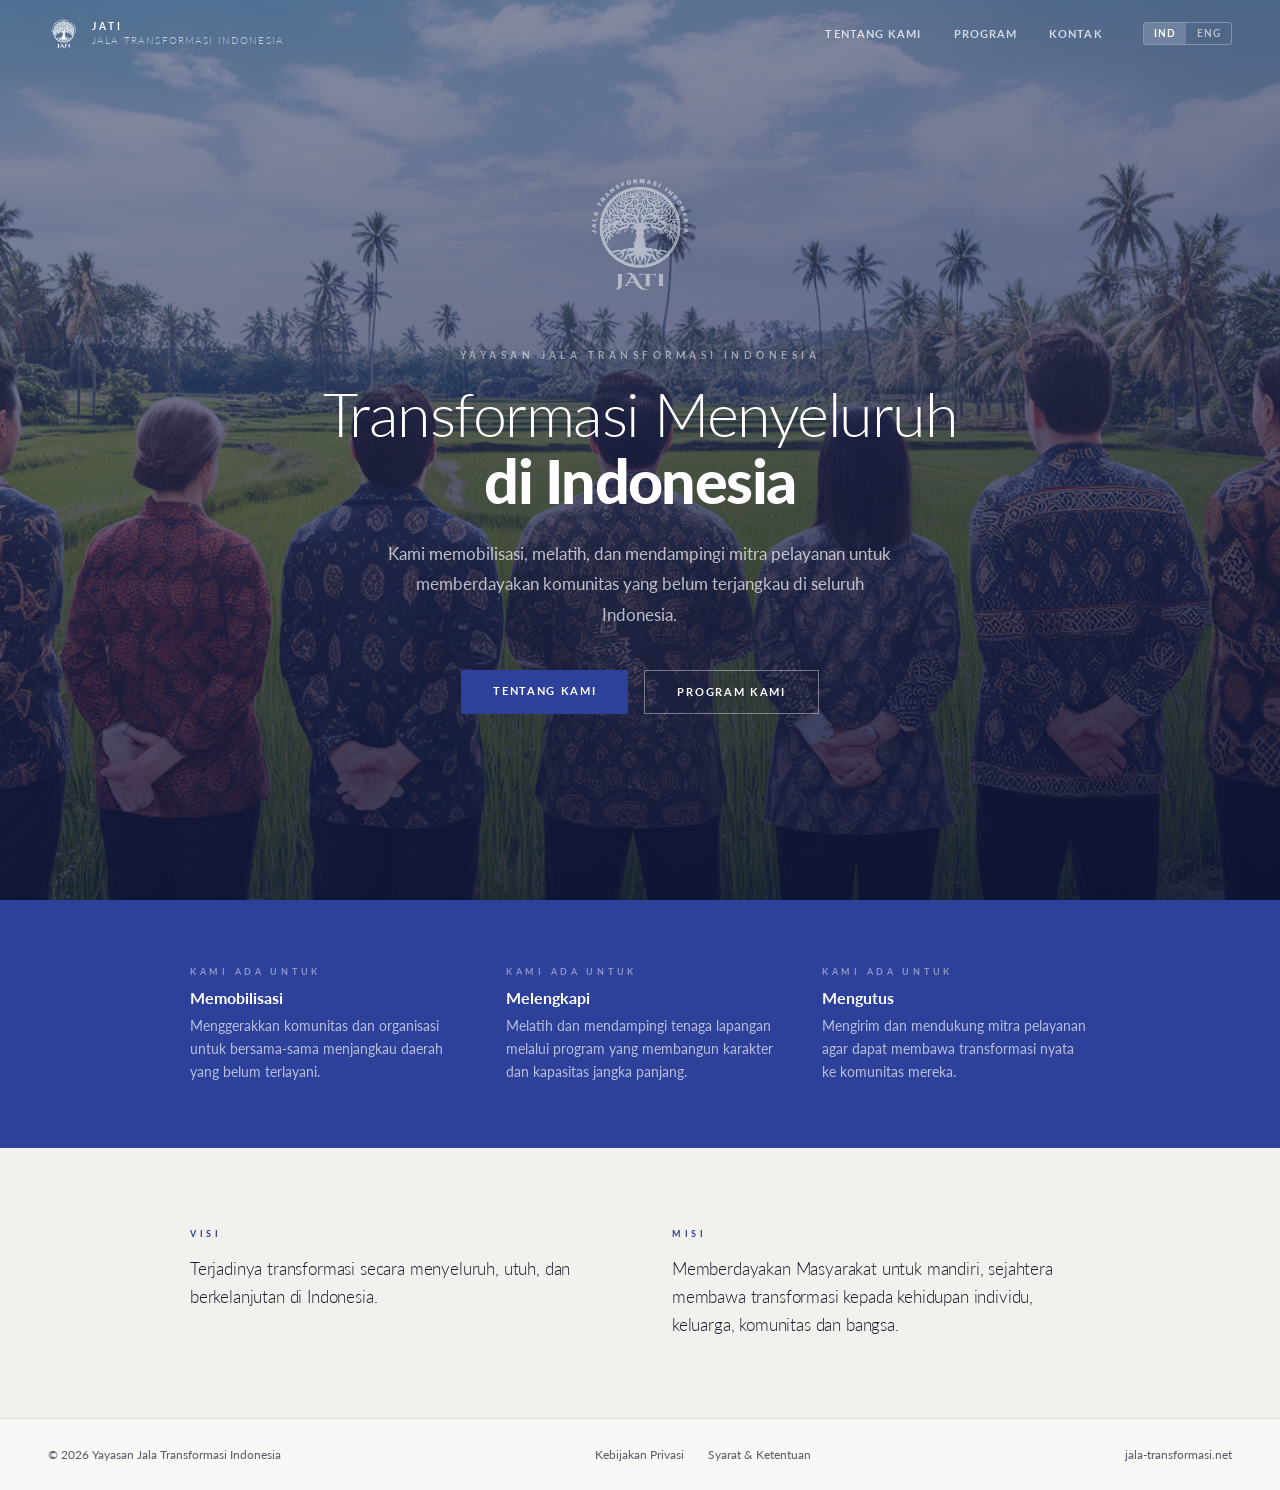
==== index.html @ 45cac18b "Full-height inner heroes; white semi-transparent logo on landing Co-Authored-By: Claude Sonnet 4.6 <" ====
<!DOCTYPE html>
<html lang="id">
<head>
  <meta charset="UTF-8">
  <meta name="viewport" content="width=device-width, initial-scale=1.0">
  <title>JATI — Jala Transformasi Indonesia</title>
  <meta name="description" content="Yayasan Jala Transformasi Indonesia (JATI) — holistic transformation across Indonesia through training, mentoring and local capacity building.">
  <link rel="preconnect" href="https://fonts.googleapis.com">
  <link href="https://fonts.googleapis.com/css2?family=Lato:wght@300;400;700;900&display=swap" rel="stylesheet">
  <link rel="stylesheet" href="shared.css">
  <style>
    /* ── HERO ── */
    .hero {
      min-height: 100vh; position: relative;
      display: flex; flex-direction: column;
      align-items: center; justify-content: center;
      text-align: center;
      padding: 3rem 3rem 5rem;
      background: url('assets/team_backs_v3.jpg') center 30% / cover no-repeat;
    }
    .hero-overlay {
      position: absolute; inset: 0;
      background: linear-gradient(
        170deg,
        rgba(14,22,72,0.40) 0%,
        rgba(14,22,72,0.55) 40%,
        rgba(10,16,52,0.85) 100%
      );
    }
    .hero-content { position: relative; z-index: 1; max-width: 720px; }

    .hero-logo {
      width: 160px; height: 160px; object-fit: contain;
      margin-bottom: 2rem; filter: brightness(0) invert(1); opacity: 0.5;
    }

    .hero-eyebrow {
      font-size: 0.62rem; font-weight: 700; letter-spacing: 0.45em;
      text-transform: uppercase; color: rgba(255,255,255,0.5);
      margin-bottom: 1.25rem;
    }
    .hero h1 {
      font-size: clamp(2.2rem, 5vw, 3.8rem);
      font-weight: 300; line-height: 1.1; letter-spacing: -0.025em;
      color: #fff; margin-bottom: 1.5rem;
    }
    .hero h1 strong { font-weight: 900; display: block; }
    .hero-lead {
      font-size: 1.05rem; line-height: 1.8;
      color: rgba(255,255,255,0.70); max-width: 520px;
      margin: 0 auto 2.5rem;
    }
    .hero-cta { display: flex; gap: 1rem; flex-wrap: wrap; justify-content: center; }

    /* ── INTRO STRIP ── */
    .intro {
      padding: 4rem 3rem;
      background: var(--blue);
    }
    .intro-inner {
      max-width: 900px; margin: 0 auto;
      display: grid; grid-template-columns: 1fr 1fr 1fr;
      gap: 3rem;
    }
    .intro-item {}
    .intro-item .num {
      font-size: 0.58rem; font-weight: 700; letter-spacing: 0.4em;
      text-transform: uppercase; color: rgba(255,255,255,0.45);
      margin-bottom: 0.5rem;
    }
    .intro-item h3 {
      font-size: 1rem; font-weight: 700; color: #fff;
      margin-bottom: 0.5rem;
    }
    .intro-item p {
      font-size: 0.85rem; line-height: 1.7;
      color: rgba(255,255,255,0.65);
    }

    /* ── VISION/MISSION ── */
    .vision-section {
      padding: 5rem 3rem;
      background: var(--off);
    }
    .vision-inner {
      max-width: 900px; margin: 0 auto;
      display: grid; grid-template-columns: 1fr 1fr;
      gap: 4rem;
    }
    .vm-block {}
    .vm-label {
      font-size: 0.58rem; font-weight: 700; letter-spacing: 0.4em;
      text-transform: uppercase; color: var(--blue);
      margin-bottom: 1rem;
    }
    .vm-block blockquote {
      font-size: 1.05rem; font-weight: 300; line-height: 1.65;
      color: var(--text); letter-spacing: -0.01em;
    }

    /* ── CTA SECTION ── */
    .cta-section {
      padding: 5rem 3rem; text-align: center;
    }
    .cta-inner { max-width: 560px; margin: 0 auto; }
    .cta-section h2 { max-width: none; margin: 0 auto 1rem; }
    .cta-section p { font-size: 0.95rem; line-height: 1.75; color: var(--gray); margin-bottom: 2rem; }
    .cta-btns { display: flex; gap: 1rem; justify-content: center; flex-wrap: wrap; }

    @media (max-width: 768px) {
      .hero { padding: 2rem 1.5rem 4rem; }
      .hero-logo { width: 90px; height: 90px; }
      .intro { padding: 3rem 1.5rem; }
      .intro-inner { grid-template-columns: 1fr; gap: 2rem; }
      .vision-section { padding: 3.5rem 1.5rem; }
      .vision-inner { grid-template-columns: 1fr; gap: 2.5rem; }
      .cta-section { padding: 3.5rem 1.5rem; }
    }
  </style>
</head>
<body class="lang-id">

<!-- NAV -->
<nav id="nav">
  <a href="index.html" class="nav-logo">
    <img src="assets/logo.png" alt="JATI">
    <div class="nav-logo-text">JATI <span>Jala Transformasi Indonesia</span></div>
  </a>
  <div class="nav-right">
    <ul class="nav-links">
      <li><a href="about.html"    data-lang="id">Tentang Kami</a><a href="about.html"    data-lang="en">About</a></li>
      <li><a href="programs.html" data-lang="id">Program</a>     <a href="programs.html" data-lang="en">Programmes</a></li>
      <li><a href="contact.html"  data-lang="id">Kontak</a>      <a href="contact.html"  data-lang="en">Contact</a></li>
    </ul>
    <div class="lang-toggle">
      <button id="btn-id" class="active" onclick="setLang('id')">IND</button>
      <button id="btn-en"               onclick="setLang('en')">ENG</button>
    </div>
    <button class="hamburger" onclick="openMenu()" aria-label="Menu">
      <span></span><span></span><span></span>
    </button>
  </div>
</nav>
<div class="mobile-menu" id="mobile-menu">
  <button class="mobile-menu-close" onclick="closeMenu()">&#x2715;</button>
  <a href="about.html"    data-lang="id">Tentang Kami</a><a href="about.html"    data-lang="en">About</a>
  <a href="programs.html" data-lang="id">Program</a>     <a href="programs.html" data-lang="en">Programmes</a>
  <a href="contact.html"  data-lang="id">Kontak</a>      <a href="contact.html"  data-lang="en">Contact</a>
  <div class="mobile-lang">
    <button id="mbtn-id" class="active" onclick="setLang('id')">IND</button>
    <button id="mbtn-en"               onclick="setLang('en')">ENG</button>
  </div>
</div>

<!-- HERO -->
<section class="hero">
  <div class="hero-overlay"></div>
  <div class="hero-content">
    <img src="assets/logo_biru.png" alt="JATI" class="hero-logo">
    <p class="hero-eyebrow">Yayasan Jala Transformasi Indonesia</p>
    <h1 data-lang="id">Transformasi Menyeluruh<strong>di Indonesia</strong></h1>
    <h1 data-lang="en">Holistic Transformation<strong>across Indonesia</strong></h1>
    <p class="hero-lead" data-lang="id">Kami memobilisasi, melatih, dan mendampingi mitra pelayanan untuk memberdayakan komunitas yang belum terjangkau di seluruh Indonesia.</p>
    <p class="hero-lead" data-lang="en">We mobilise, train, and support service partners to empower underserved communities across Indonesia.</p>
    <div class="hero-cta">
      <a href="about.html"    class="btn btn-primary" data-lang="id">Tentang Kami</a>
      <a href="about.html"    class="btn btn-primary" data-lang="en">About Us</a>
      <a href="programs.html" class="btn btn-outline"  data-lang="id">Program Kami</a>
      <a href="programs.html" class="btn btn-outline"  data-lang="en">Our Programmes</a>
    </div>
  </div>
</section>

<!-- INTRO STRIP -->
<div class="intro">
  <div class="intro-inner">
    <div class="intro-item">
      <p class="num" data-lang="id">Kami Ada Untuk</p>
      <p class="num" data-lang="en">We Exist To</p>
      <h3 data-lang="id">Memobilisasi</h3>
      <h3 data-lang="en">Mobilise</h3>
      <p data-lang="id">Menggerakkan komunitas dan organisasi untuk bersama-sama menjangkau daerah yang belum terlayani.</p>
      <p data-lang="en">Moving communities and organisations together toward underserved areas.</p>
    </div>
    <div class="intro-item">
      <p class="num" data-lang="id">Kami Ada Untuk</p>
      <p class="num" data-lang="en">We Exist To</p>
      <h3 data-lang="id">Melengkapi</h3>
      <h3 data-lang="en">Equip</h3>
      <p data-lang="id">Melatih dan mendampingi tenaga lapangan melalui program yang membangun karakter dan kapasitas jangka panjang.</p>
      <p data-lang="en">Training and mentoring field workers through programmes that build long-term character and capacity.</p>
    </div>
    <div class="intro-item">
      <p class="num" data-lang="id">Kami Ada Untuk</p>
      <p class="num" data-lang="en">We Exist To</p>
      <h3 data-lang="id">Mengutus</h3>
      <h3 data-lang="en">Send</h3>
      <p data-lang="id">Mengirim dan mendukung mitra pelayanan agar dapat membawa transformasi nyata ke komunitas mereka.</p>
      <p data-lang="en">Sending and supporting service partners to bring real transformation to their communities.</p>
    </div>
  </div>
</div>

<!-- VISION / MISSION -->
<section class="vision-section">
  <div class="vision-inner">
    <div class="vm-block">
      <p class="vm-label" data-lang="id">Visi</p>
      <p class="vm-label" data-lang="en">Vision</p>
      <blockquote data-lang="id">Terjadinya transformasi secara menyeluruh, utuh, dan berkelanjutan di Indonesia.</blockquote>
      <blockquote data-lang="en"><!-- PASTE OFFICIAL ENGLISH VISION HERE --></blockquote>
    </div>
    <div class="vm-block">
      <p class="vm-label" data-lang="id">Misi</p>
      <p class="vm-label" data-lang="en">Mission</p>
      <blockquote data-lang="id">Memberdayakan Masyarakat untuk mandiri, sejahtera membawa transformasi kepada kehidupan individu, keluarga, komunitas dan bangsa.</blockquote>
      <blockquote data-lang="en"><!-- PASTE OFFICIAL ENGLISH MISSION HERE --></blockquote>
    </div>
  </div>
</section>

<!-- FOOTER -->
<footer>
  <span>&copy; 2026 Yayasan Jala Transformasi Indonesia</span>
  <div class="footer-links">
    <a href="privacy.html" data-lang="id">Kebijakan Privasi</a>
    <a href="privacy.html" data-lang="en">Privacy Policy</a>
    <a href="terms.html"   data-lang="id">Syarat &amp; Ketentuan</a>
    <a href="terms.html"   data-lang="en">Terms of Service</a>
  </div>
  <span>jala-transformasi.net</span>
</footer>

<script>
  function setLang(lang) {
    document.body.className = 'lang-' + lang;
    document.getElementById('btn-id').classList.toggle('active', lang === 'id');
    document.getElementById('btn-en').classList.toggle('active', lang === 'en');
    const mb_id = document.getElementById('mbtn-id');
    const mb_en = document.getElementById('mbtn-en');
    if (mb_id) mb_id.classList.toggle('active', lang === 'id');
    if (mb_en) mb_en.classList.toggle('active', lang === 'en');
    document.documentElement.lang = lang;
  }
  function openMenu()  { document.getElementById('mobile-menu').classList.add('open'); }
  function closeMenu() { document.getElementById('mobile-menu').classList.remove('open'); }
  const nav = document.getElementById('nav');
  window.addEventListener('scroll', () => nav.classList.toggle('scrolled', window.scrollY > 60));
</script>
</body>
</html>
---- shared.css ----
/* JATI — shared styles */
*, *::before, *::after { margin: 0; padding: 0; box-sizing: border-box; }

:root {
  --blue:      #2e419a;
  --blue-dark: #1e2d6e;
  --blue-mid:  #3a50bc;
  --white:     #f8f8f6;
  --off:       #f2f1ed;
  --gray:      #5a5a6a;
  --light:     #dddcd5;
  --text:      #1a1a2a;
}

html { scroll-behavior: smooth; }
body { font-family: 'Lato', sans-serif; background: var(--white); color: var(--text); }

/* ── NAV ── */
nav {
  position: fixed; top: 0; left: 0; right: 0; z-index: 100;
  padding: 1.1rem 3rem;
  display: flex; align-items: center; justify-content: space-between;
  transition: background 0.3s, box-shadow 0.3s;
}
nav.scrolled, nav.solid { background: rgba(248,248,246,0.97); box-shadow: 0 1px 0 var(--light); }

.nav-logo { display: flex; align-items: center; gap: 0.75rem; text-decoration: none; }
.nav-logo img { width: 32px; height: 32px; object-fit: contain; }
.nav-logo-text {
  font-size: 0.6rem; font-weight: 700; letter-spacing: 0.3em;
  text-transform: uppercase; color: #fff; line-height: 1.4;
  transition: color 0.3s;
}
.nav-logo-text span { display: block; font-weight: 300; letter-spacing: 0.12em; opacity: 0.65; }
nav.scrolled .nav-logo-text, nav.solid .nav-logo-text { color: var(--text); }

.nav-right { display: flex; align-items: center; gap: 2.5rem; }
.nav-links { display: flex; gap: 2rem; list-style: none; }
.nav-links a {
  font-size: 0.68rem; font-weight: 700; letter-spacing: 0.1em;
  text-transform: uppercase; color: rgba(255,255,255,0.75);
  text-decoration: none; transition: color 0.2s;
}
.nav-links a:hover { color: #fff; }
.nav-links a.active { color: #fff; }
nav.scrolled .nav-links a, nav.solid .nav-links a { color: var(--gray); }
nav.scrolled .nav-links a:hover, nav.solid .nav-links a:hover { color: var(--blue); }
nav.scrolled .nav-links a.active, nav.solid .nav-links a.active { color: var(--blue); }

.lang-toggle {
  display: flex; border: 1px solid rgba(255,255,255,0.3);
  border-radius: 3px; overflow: hidden; transition: border-color 0.3s;
}
nav.scrolled .lang-toggle, nav.solid .lang-toggle { border-color: var(--light); }
.lang-toggle button {
  background: none; border: none; padding: 0.32rem 0.65rem;
  font-family: 'Lato', sans-serif; font-size: 0.6rem; font-weight: 700;
  letter-spacing: 0.1em; cursor: pointer;
  color: rgba(255,255,255,0.6); transition: background 0.15s, color 0.15s;
}
nav.scrolled .lang-toggle button, nav.solid .lang-toggle button { color: var(--gray); }
.lang-toggle button.active { background: rgba(255,255,255,0.18); color: #fff; }
nav.scrolled .lang-toggle button.active,
nav.solid .lang-toggle button.active { background: var(--blue); color: #fff; }

/* ── BUTTONS ── */
.btn {
  display: inline-block; font-family: 'Lato', sans-serif;
  font-size: 0.7rem; font-weight: 700; letter-spacing: 0.15em;
  text-transform: uppercase; text-decoration: none;
  padding: 0.9rem 2rem; transition: background 0.2s, border-color 0.2s;
}
.btn-primary { background: var(--blue); color: #fff; }
.btn-primary:hover { background: var(--blue-mid); }
.btn-outline { border: 1px solid rgba(255,255,255,0.4); color: #fff; }
.btn-outline:hover { border-color: #fff; background: rgba(255,255,255,0.08); }
.btn-outline-dark { border: 1px solid var(--blue); color: var(--blue); }
.btn-outline-dark:hover { background: var(--blue); color: #fff; }

/* ── PAGE HEADER (inner pages) ── */
.page-hero {
  padding: 8rem 3rem 4rem;
  background: var(--off);
  border-bottom: 1px solid var(--light);
}
.eyebrow {
  font-size: 0.6rem; font-weight: 700; letter-spacing: 0.4em;
  text-transform: uppercase; color: var(--blue); margin-bottom: 0.85rem;
}
.page-hero h1 {
  font-size: clamp(2rem, 4vw, 3rem);
  font-weight: 300; line-height: 1.12; letter-spacing: -0.025em; color: var(--text);
  max-width: 700px;
}
.page-hero h1 strong { font-weight: 900; }
.page-hero p {
  font-size: 1rem; line-height: 1.8; color: var(--gray);
  max-width: 560px; margin-top: 1rem;
}

/* ── SECTIONS ── */
.section { padding: 5rem 3rem; }
.section-inner { max-width: 1100px; margin: 0 auto; }
h2 {
  font-size: clamp(1.6rem, 2.8vw, 2.4rem);
  font-weight: 300; line-height: 1.15; letter-spacing: -0.02em; color: var(--text);
  max-width: 640px;
}
h2 strong { font-weight: 900; }
.section-lead {
  font-size: 1rem; line-height: 1.8; color: var(--gray);
  max-width: 560px; margin-top: 1rem; margin-bottom: 2.5rem;
}

/* ── FIELD BANNER ── */
.field-banner {
  height: 380px; position: relative;
  background: url('assets/field_landscape.jpg') center / cover no-repeat;
}
.field-overlay {
  position: absolute; inset: 0;
  background: rgba(14, 22, 64, 0.58);
  display: flex; align-items: center; justify-content: center; padding: 2rem;
}
.field-overlay blockquote {
  max-width: 580px; text-align: center;
  font-size: clamp(1rem, 2.5vw, 1.5rem);
  font-weight: 300; line-height: 1.55; color: #fff; letter-spacing: -0.01em;
}

/* ── FOOTER ── */
footer {
  padding: 1.75rem 3rem; border-top: 1px solid var(--light);
  display: flex; justify-content: space-between; align-items: center;
  flex-wrap: wrap; gap: 1rem;
}
footer span { font-size: 0.75rem; color: var(--gray); }
.footer-links { display: flex; gap: 1.5rem; }
.footer-links a {
  font-size: 0.75rem; color: var(--gray); text-decoration: none; transition: color 0.15s;
}
.footer-links a:hover { color: var(--blue); }

/* ── HAMBURGER ── */
.hamburger {
  display: none; flex-direction: column; gap: 5px;
  background: none; border: none; cursor: pointer; padding: 4px;
}
.hamburger span {
  display: block; width: 22px; height: 2px;
  background: #fff; transition: background 0.3s;
}
nav.scrolled .hamburger span, nav.solid .hamburger span { background: var(--text); }

.mobile-menu {
  display: none; position: fixed; top: 0; left: 0; right: 0; bottom: 0;
  background: var(--white); z-index: 99;
  flex-direction: column; align-items: center; justify-content: center; gap: 0;
}
.mobile-menu.open { display: flex; }
.mobile-menu a {
  display: block; width: 100%; text-align: center;
  padding: 1.25rem 2rem;
  font-size: 1.1rem; font-weight: 700; letter-spacing: 0.08em;
  text-transform: uppercase; color: var(--text); text-decoration: none;
  border-bottom: 1px solid var(--light);
  transition: color 0.15s;
}
.mobile-menu a:first-child { border-top: 1px solid var(--light); }
.mobile-menu a:hover, .mobile-menu a.active { color: var(--blue); }
.mobile-menu-close {
  position: absolute; top: 1.25rem; right: 1.5rem;
  background: none; border: none; cursor: pointer;
  font-size: 1.5rem; color: var(--gray);
}
.mobile-lang {
  display: flex; gap: 0; margin-top: 2rem;
  border: 1px solid var(--light); border-radius: 3px; overflow: hidden;
}
.mobile-lang button {
  background: none; border: none; padding: 0.5rem 1.25rem;
  font-family: 'Lato', sans-serif; font-size: 0.75rem; font-weight: 700;
  letter-spacing: 0.1em; cursor: pointer; color: var(--gray);
}
.mobile-lang button.active { background: var(--blue); color: #fff; }

/* ── PAGE HERO IMAGE (inner pages) ── */
.page-hero-img {
  position: relative; min-height: 100vh;
  display: flex; align-items: flex-end;
  padding: 9rem 3rem 4rem;
  background-size: cover; background-position: center;
}
.page-hero-overlay {
  position: absolute; inset: 0;
  background: linear-gradient(170deg, rgba(14,22,72,0.32) 0%, rgba(10,16,52,0.80) 100%);
}
.page-hero-inner {
  position: relative; z-index: 1; max-width: 1100px; margin: 0 auto; width: 100%;
}
.page-hero-img .eyebrow { color: rgba(255,255,255,0.55); }
.page-hero-img h1 { color: #fff; }
.page-hero-img p { color: rgba(255,255,255,0.72); max-width: 560px; margin-top: 1rem; }

/* ── MOBILE ── */
@media (max-width: 768px) {
  nav { padding: 1rem 1.5rem; }
  .nav-links { display: none; }
  .hamburger { display: flex; }
  .lang-toggle { display: none; }
  .page-hero, .section, footer { padding-left: 1.5rem; padding-right: 1.5rem; }
  .page-hero { padding-top: 6rem; }
  .page-hero-img { padding: 7rem 1.5rem 3rem; min-height: 100vh; }
}

/* ── LANGUAGE ── */
[data-lang] { display: none; }
.lang-id [data-lang="id"]    { display: block; }
.lang-id [data-lang="id"].il { display: inline; }
.lang-en [data-lang="en"]    { display: block; }
.lang-en [data-lang="en"].il { display: inline; }
/* mobile menu: override .mobile-menu a specificity */
.mobile-menu [data-lang]              { display: none; }
.lang-id .mobile-menu [data-lang="id"] { display: block; }
.lang-en .mobile-menu [data-lang="en"] { display: block; }

.lang-script {
  /* inline script for lang toggle */
}
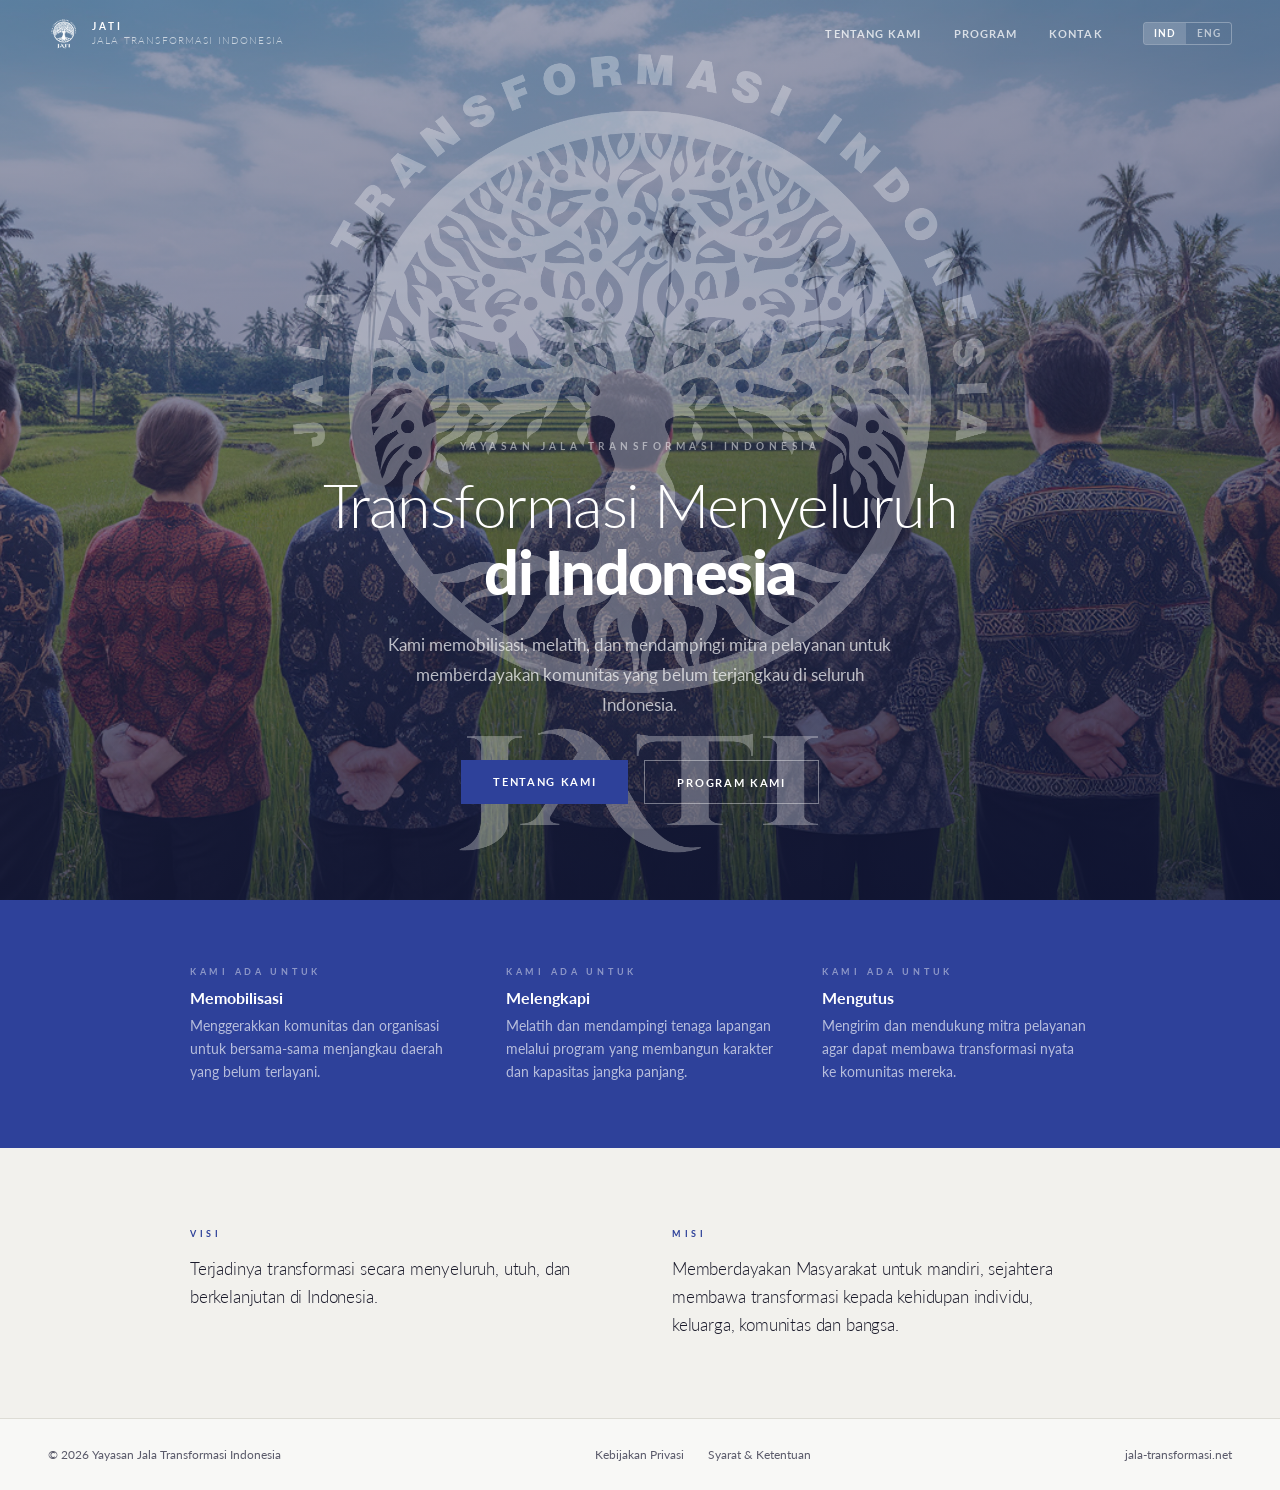
==== commit 55eff29c: "Hero: full-width watermark logo (90%, 30% opacity), text at bottom Co-Authored-By: Claude Sonnet 4.6" ====
--- a/index.html
+++ b/index.html
@@ -13,25 +13,28 @@
     .hero {
       min-height: 100vh; position: relative;
       display: flex; flex-direction: column;
-      align-items: center; justify-content: center;
+      align-items: center; justify-content: flex-end;
       text-align: center;
-      padding: 3rem 3rem 5rem;
+      padding: 3rem 3rem 6rem;
       background: url('assets/team_backs_v3.jpg') center 30% / cover no-repeat;
     }
     .hero-overlay {
       position: absolute; inset: 0;
       background: linear-gradient(
         170deg,
-        rgba(14,22,72,0.40) 0%,
-        rgba(14,22,72,0.55) 40%,
-        rgba(10,16,52,0.85) 100%
+        rgba(14,22,72,0.30) 0%,
+        rgba(14,22,72,0.45) 40%,
+        rgba(10,16,52,0.80) 100%
       );
     }
-    .hero-content { position: relative; z-index: 1; max-width: 720px; }
+    .hero-content { position: relative; z-index: 2; max-width: 720px; }
 
     .hero-logo {
-      width: 160px; height: 160px; object-fit: contain;
-      margin-bottom: 2rem; filter: brightness(0) invert(1); opacity: 0.5;
+      position: absolute; top: 50%; left: 50%;
+      transform: translate(-50%, -50%);
+      width: 90%; height: auto; object-fit: contain;
+      filter: brightness(0) invert(1); opacity: 0.30;
+      z-index: 1; pointer-events: none;
     }
 
     .hero-eyebrow {
@@ -109,7 +112,7 @@
 
     @media (max-width: 768px) {
       .hero { padding: 2rem 1.5rem 4rem; }
-      .hero-logo { width: 90px; height: 90px; }
+      .hero-logo { width: 90%; }
       .intro { padding: 3rem 1.5rem; }
       .intro-inner { grid-template-columns: 1fr; gap: 2rem; }
       .vision-section { padding: 3.5rem 1.5rem; }
@@ -155,8 +158,8 @@
 <!-- HERO -->
 <section class="hero">
   <div class="hero-overlay"></div>
+  <img src="assets/logo_biru.png" alt="" class="hero-logo">
   <div class="hero-content">
-    <img src="assets/logo_biru.png" alt="JATI" class="hero-logo">
     <p class="hero-eyebrow">Yayasan Jala Transformasi Indonesia</p>
     <h1 data-lang="id">Transformasi Menyeluruh<strong>di Indonesia</strong></h1>
     <h1 data-lang="en">Holistic Transformation<strong>across Indonesia</strong></h1>
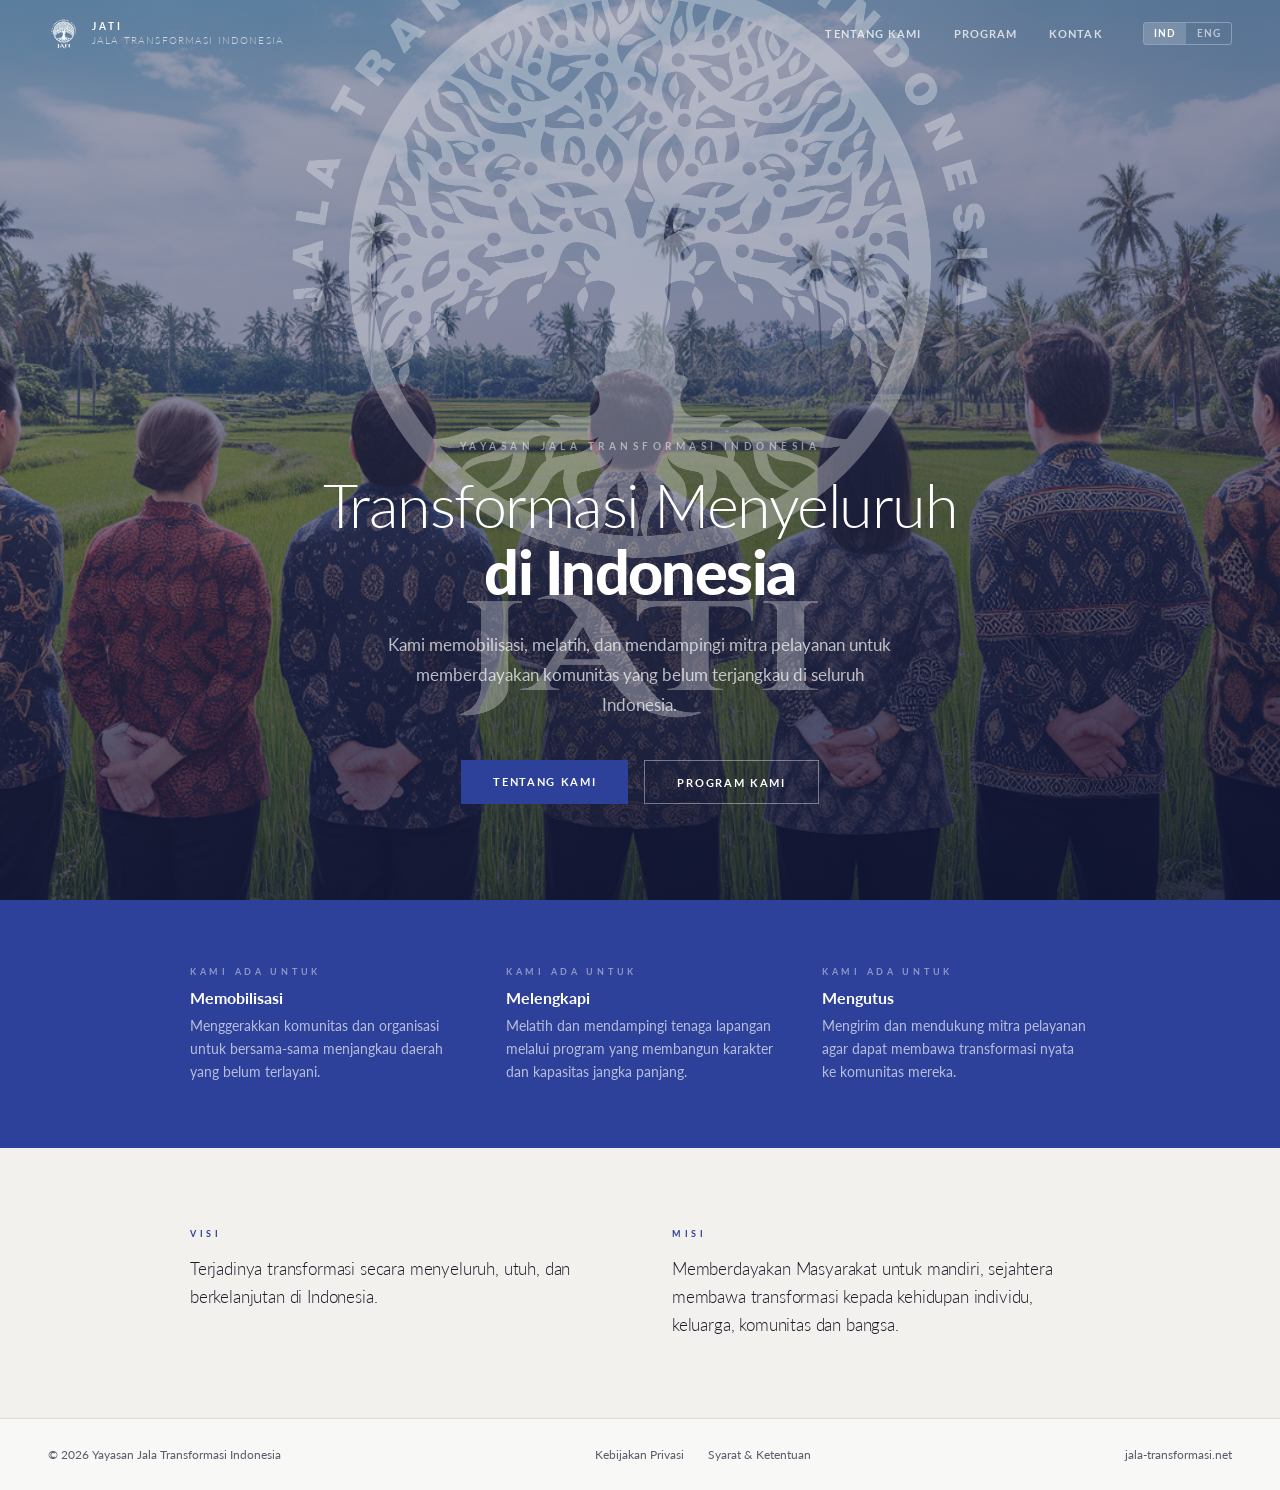
==== commit c5a228e7: "Move hero logo higher (top 35%)" ====
--- a/index.html
+++ b/index.html
@@ -30,7 +30,7 @@
     .hero-content { position: relative; z-index: 2; max-width: 720px; }
 
     .hero-logo {
-      position: absolute; top: 50%; left: 50%;
+      position: absolute; top: 35%; left: 50%;
       transform: translate(-50%, -50%);
       width: 90%; height: auto; object-fit: contain;
       filter: brightness(0) invert(1); opacity: 0.30;
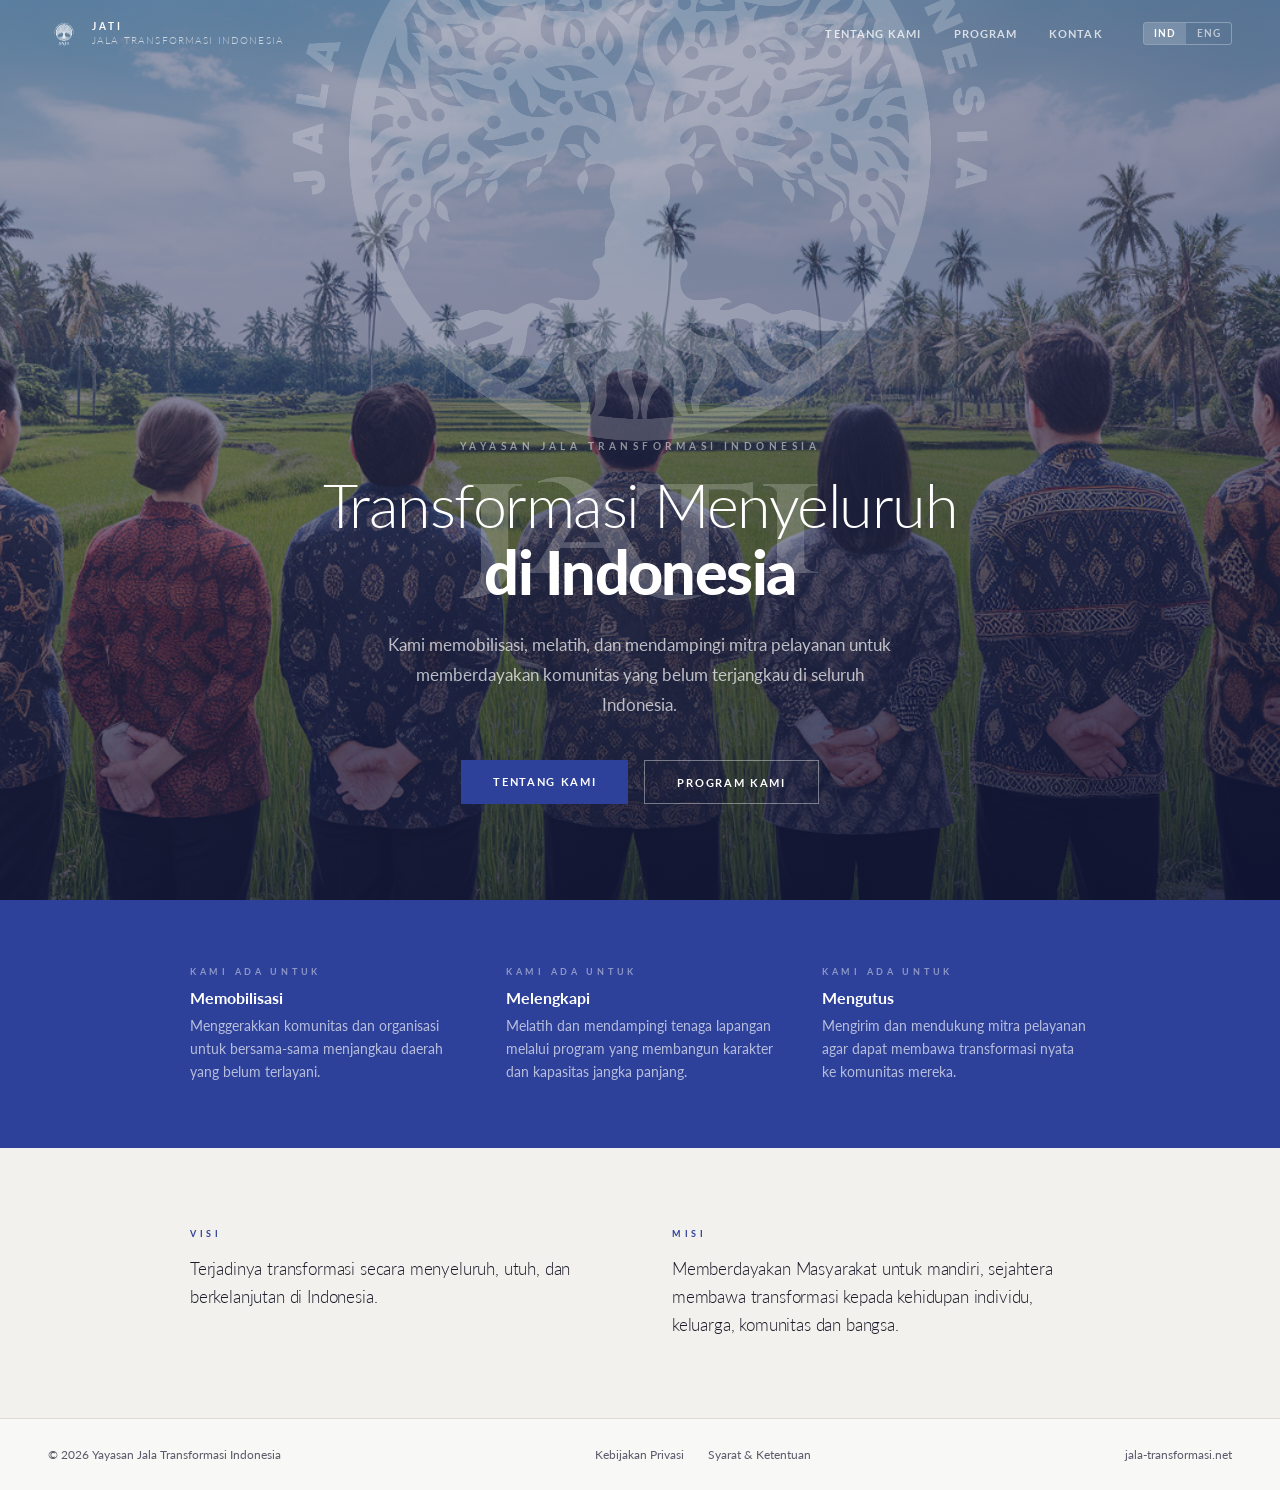
==== commit 4240a347: "Hero logo higher (22%) + 80% transparent; nav logo blue on all pages Co-Authored-By: Claude Sonnet 4" ====
--- a/index.html
+++ b/index.html
@@ -30,10 +30,10 @@
     .hero-content { position: relative; z-index: 2; max-width: 720px; }
 
     .hero-logo {
-      position: absolute; top: 35%; left: 50%;
+      position: absolute; top: 22%; left: 50%;
       transform: translate(-50%, -50%);
       width: 90%; height: auto; object-fit: contain;
-      filter: brightness(0) invert(1); opacity: 0.30;
+      filter: brightness(0) invert(1); opacity: 0.20;
       z-index: 1; pointer-events: none;
     }
 
@@ -126,7 +126,7 @@
 <!-- NAV -->
 <nav id="nav">
   <a href="index.html" class="nav-logo">
-    <img src="assets/logo.png" alt="JATI">
+    <img src="assets/logo_biru.png" alt="JATI">
     <div class="nav-logo-text">JATI <span>Jala Transformasi Indonesia</span></div>
   </a>
   <div class="nav-right">
--- a/shared.css
+++ b/shared.css
@@ -26,6 +26,7 @@
 
 .nav-logo { display: flex; align-items: center; gap: 0.75rem; text-decoration: none; }
 .nav-logo img { width: 32px; height: 32px; object-fit: contain; }
+nav:not(.scrolled):not(.solid) .nav-logo img { filter: brightness(0) invert(1); opacity: 0.9; }
 .nav-logo-text {
   font-size: 0.6rem; font-weight: 700; letter-spacing: 0.3em;
   text-transform: uppercase; color: #fff; line-height: 1.4;
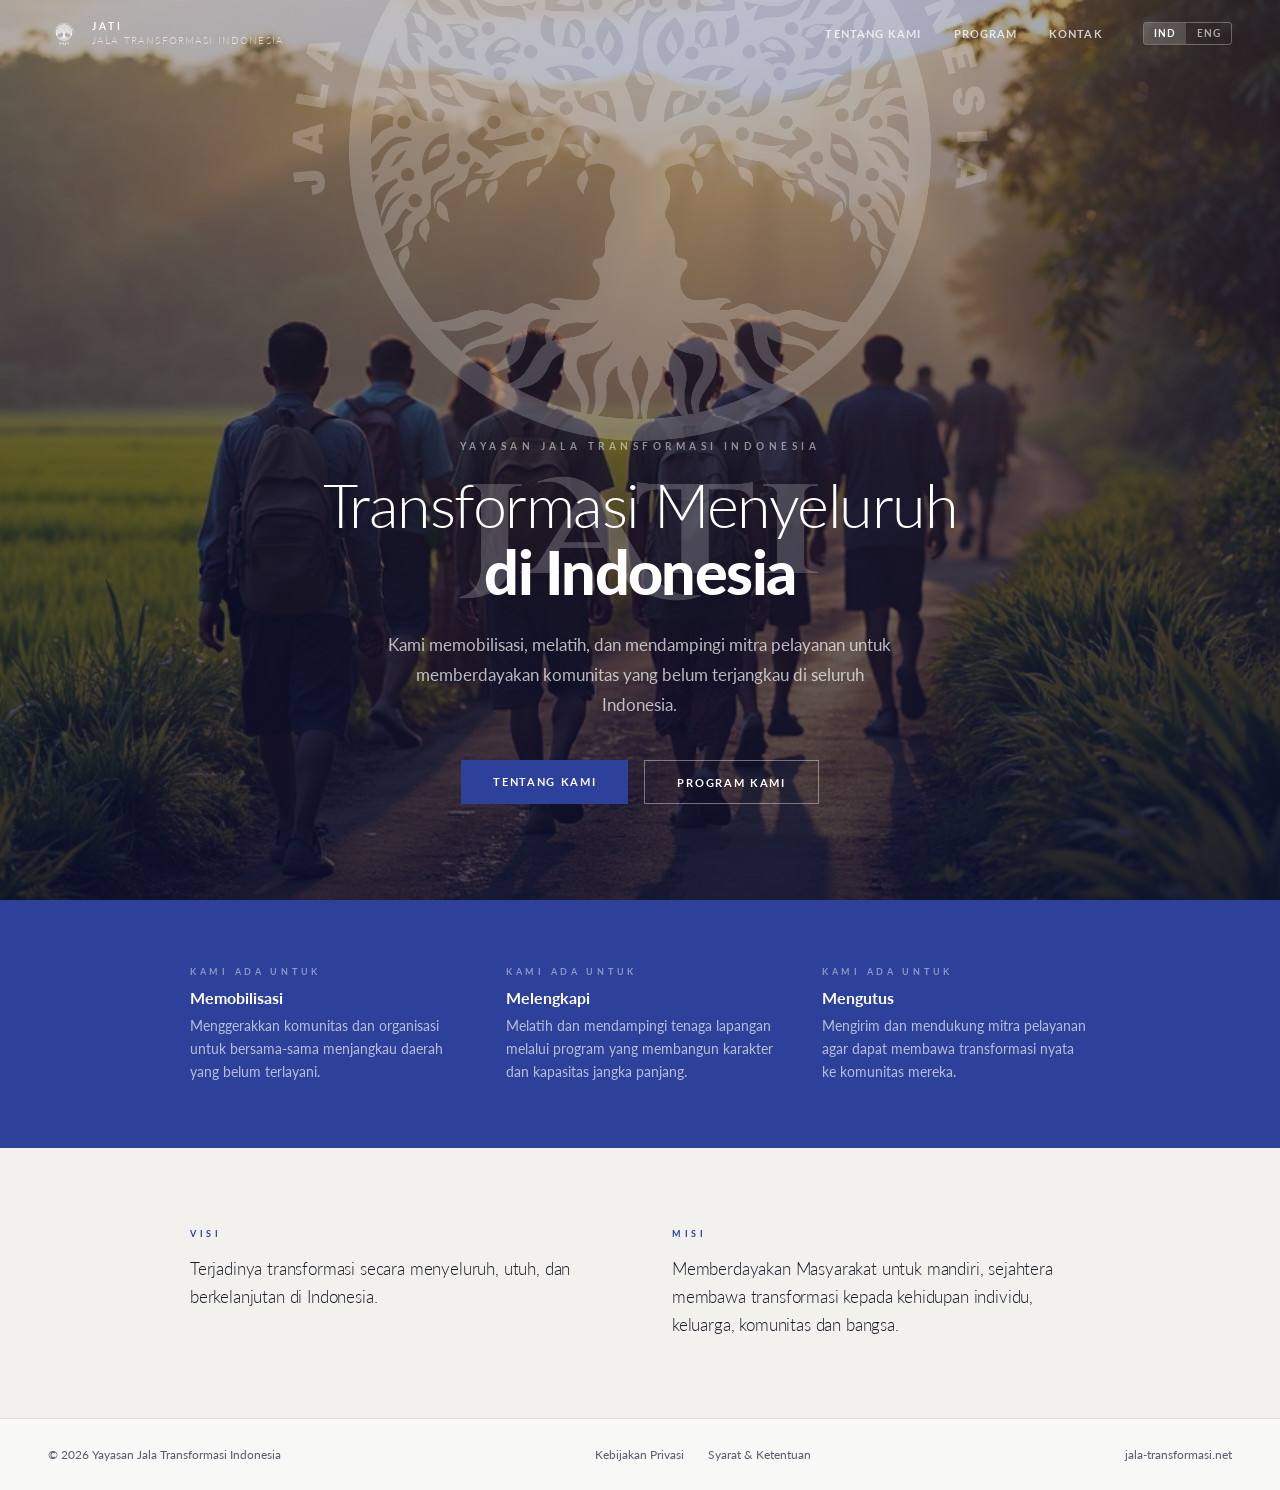
==== commit 683a8395: "Replace hero image with fal.ai community walk photo" ====
--- a/index.html
+++ b/index.html
@@ -16,7 +16,7 @@
       align-items: center; justify-content: flex-end;
       text-align: center;
       padding: 3rem 3rem 6rem;
-      background: url('assets/team_backs_v3.jpg') center 30% / cover no-repeat;
+      background: url('assets/hero_community_walk.jpg') center 40% / cover no-repeat;
     }
     .hero-overlay {
       position: absolute; inset: 0;
@@ -131,9 +131,9 @@
   </a>
   <div class="nav-right">
     <ul class="nav-links">
-      <li><a href="about.html"    data-lang="id">Tentang Kami</a><a href="about.html"    data-lang="en">About</a></li>
-      <li><a href="programs.html" data-lang="id">Program</a>     <a href="programs.html" data-lang="en">Programmes</a></li>
-      <li><a href="contact.html"  data-lang="id">Kontak</a>      <a href="contact.html"  data-lang="en">Contact</a></li>
+      <li><a href="about.html"           data-lang="id">Tentang Kami</a><a href="about.html"           data-lang="en">About</a></li>
+      <li><a href="programs-fields.html" data-lang="id">Program</a>     <a href="programs-fields.html" data-lang="en">Programmes</a></li>
+      <li><a href="contact.html"         data-lang="id">Kontak</a>      <a href="contact.html"         data-lang="en">Contact</a></li>
     </ul>
     <div class="lang-toggle">
       <button id="btn-id" class="active" onclick="setLang('id')">IND</button>
@@ -146,9 +146,9 @@
 </nav>
 <div class="mobile-menu" id="mobile-menu">
   <button class="mobile-menu-close" onclick="closeMenu()">&#x2715;</button>
-  <a href="about.html"    data-lang="id">Tentang Kami</a><a href="about.html"    data-lang="en">About</a>
-  <a href="programs.html" data-lang="id">Program</a>     <a href="programs.html" data-lang="en">Programmes</a>
-  <a href="contact.html"  data-lang="id">Kontak</a>      <a href="contact.html"  data-lang="en">Contact</a>
+  <a href="about.html"           data-lang="id">Tentang Kami</a><a href="about.html"           data-lang="en">About</a>
+  <a href="programs-fields.html" data-lang="id">Program</a>     <a href="programs-fields.html" data-lang="en">Programmes</a>
+  <a href="contact.html"         data-lang="id">Kontak</a>      <a href="contact.html"         data-lang="en">Contact</a>
   <div class="mobile-lang">
     <button id="mbtn-id" class="active" onclick="setLang('id')">IND</button>
     <button id="mbtn-en"               onclick="setLang('en')">ENG</button>
@@ -168,8 +168,8 @@
     <div class="hero-cta">
       <a href="about.html"    class="btn btn-primary" data-lang="id">Tentang Kami</a>
       <a href="about.html"    class="btn btn-primary" data-lang="en">About Us</a>
-      <a href="programs.html" class="btn btn-outline"  data-lang="id">Program Kami</a>
-      <a href="programs.html" class="btn btn-outline"  data-lang="en">Our Programmes</a>
+      <a href="programs-fields.html" class="btn btn-outline"  data-lang="id">Program Kami</a>
+      <a href="programs-fields.html" class="btn btn-outline"  data-lang="en">Our Programmes</a>
     </div>
   </div>
 </section>
@@ -211,13 +211,13 @@
       <p class="vm-label" data-lang="id">Visi</p>
       <p class="vm-label" data-lang="en">Vision</p>
       <blockquote data-lang="id">Terjadinya transformasi secara menyeluruh, utuh, dan berkelanjutan di Indonesia.</blockquote>
-      <blockquote data-lang="en"><!-- PASTE OFFICIAL ENGLISH VISION HERE --></blockquote>
+      <blockquote data-lang="en">Comprehensive, whole, and sustainable transformation in Indonesia.</blockquote>
     </div>
     <div class="vm-block">
       <p class="vm-label" data-lang="id">Misi</p>
       <p class="vm-label" data-lang="en">Mission</p>
       <blockquote data-lang="id">Memberdayakan Masyarakat untuk mandiri, sejahtera membawa transformasi kepada kehidupan individu, keluarga, komunitas dan bangsa.</blockquote>
-      <blockquote data-lang="en"><!-- PASTE OFFICIAL ENGLISH MISSION HERE --></blockquote>
+      <blockquote data-lang="en">Empowering communities to be independent and prosperous, bringing transformation to individual, family, community, and national life.</blockquote>
     </div>
   </div>
 </section>
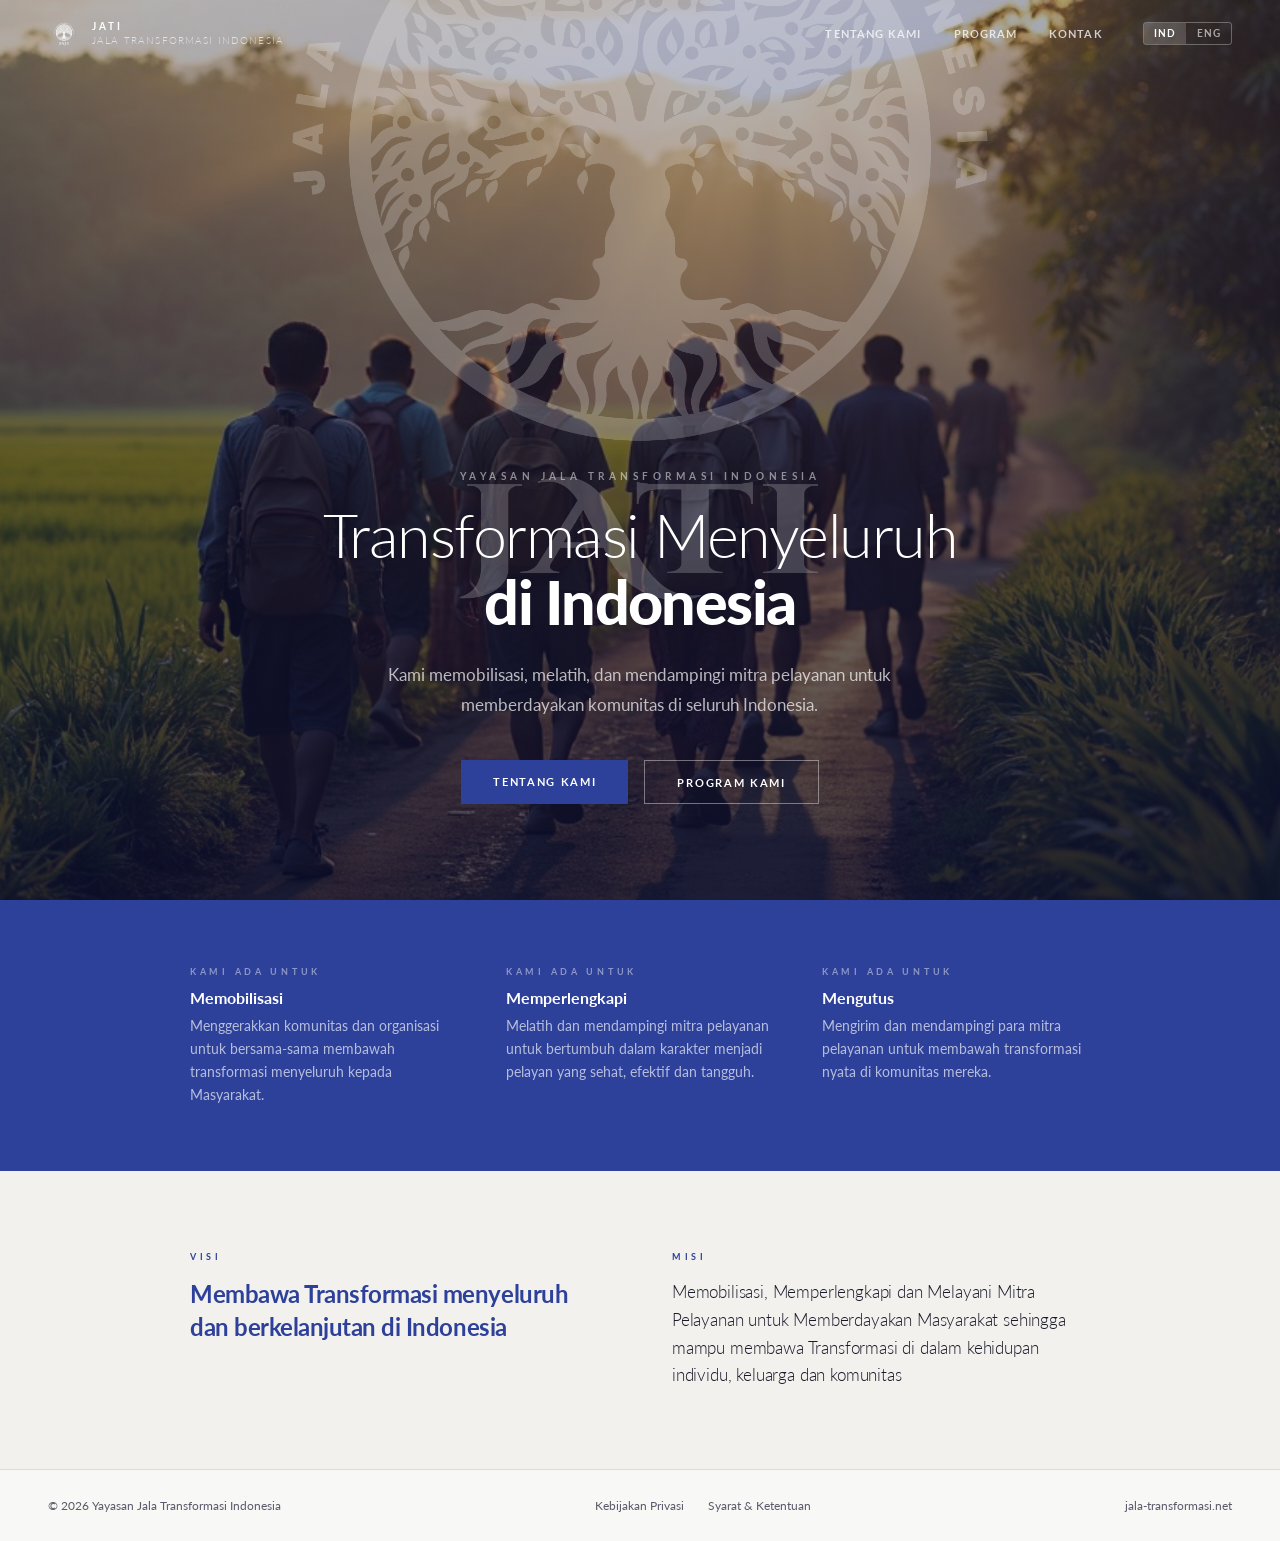
==== commit 745af6b9: "Update values, vision/mission, hero text, remove NPWP" ====
--- a/index.html
+++ b/index.html
@@ -100,6 +100,10 @@
       font-size: 1.05rem; font-weight: 300; line-height: 1.65;
       color: var(--text); letter-spacing: -0.01em;
     }
+    .vm-block:first-child blockquote {
+      font-size: 1.5rem; font-weight: 700; line-height: 1.35;
+      color: var(--blue); letter-spacing: -0.02em;
+    }
 
     /* ── CTA SECTION ── */
     .cta-section {
@@ -163,8 +167,8 @@
     <p class="hero-eyebrow">Yayasan Jala Transformasi Indonesia</p>
     <h1 data-lang="id">Transformasi Menyeluruh<strong>di Indonesia</strong></h1>
     <h1 data-lang="en">Holistic Transformation<strong>across Indonesia</strong></h1>
-    <p class="hero-lead" data-lang="id">Kami memobilisasi, melatih, dan mendampingi mitra pelayanan untuk memberdayakan komunitas yang belum terjangkau di seluruh Indonesia.</p>
-    <p class="hero-lead" data-lang="en">We mobilise, train, and support service partners to empower underserved communities across Indonesia.</p>
+    <p class="hero-lead" data-lang="id">Kami memobilisasi, melatih, dan mendampingi mitra pelayanan untuk memberdayakan komunitas di seluruh Indonesia.</p>
+    <p class="hero-lead" data-lang="en">We mobilise, train, and support service partners to empower communities across Indonesia.</p>
     <div class="hero-cta">
       <a href="about.html"    class="btn btn-primary" data-lang="id">Tentang Kami</a>
       <a href="about.html"    class="btn btn-primary" data-lang="en">About Us</a>
@@ -182,24 +186,24 @@
       <p class="num" data-lang="en">We Exist To</p>
       <h3 data-lang="id">Memobilisasi</h3>
       <h3 data-lang="en">Mobilise</h3>
-      <p data-lang="id">Menggerakkan komunitas dan organisasi untuk bersama-sama menjangkau daerah yang belum terlayani.</p>
-      <p data-lang="en">Moving communities and organisations together toward underserved areas.</p>
+      <p data-lang="id">Menggerakkan komunitas dan organisasi untuk bersama-sama membawah transformasi menyeluruh kepada Masyarakat.</p>
+      <p data-lang="en">Moving communities and organisations together to bring holistic transformation to society.</p>
     </div>
     <div class="intro-item">
       <p class="num" data-lang="id">Kami Ada Untuk</p>
       <p class="num" data-lang="en">We Exist To</p>
-      <h3 data-lang="id">Melengkapi</h3>
+      <h3 data-lang="id">Memperlengkapi</h3>
       <h3 data-lang="en">Equip</h3>
-      <p data-lang="id">Melatih dan mendampingi tenaga lapangan melalui program yang membangun karakter dan kapasitas jangka panjang.</p>
-      <p data-lang="en">Training and mentoring field workers through programmes that build long-term character and capacity.</p>
+      <p data-lang="id">Melatih dan mendampingi mitra pelayanan untuk bertumbuh dalam karakter menjadi pelayan yang sehat, efektif dan tangguh.</p>
+      <p data-lang="en">Training and mentoring ministry partners to grow in character and become healthy, effective and resilient servants.</p>
     </div>
     <div class="intro-item">
       <p class="num" data-lang="id">Kami Ada Untuk</p>
       <p class="num" data-lang="en">We Exist To</p>
       <h3 data-lang="id">Mengutus</h3>
       <h3 data-lang="en">Send</h3>
-      <p data-lang="id">Mengirim dan mendukung mitra pelayanan agar dapat membawa transformasi nyata ke komunitas mereka.</p>
-      <p data-lang="en">Sending and supporting service partners to bring real transformation to their communities.</p>
+      <p data-lang="id">Mengirim dan mendampingi para mitra pelayanan untuk membawah transformasi nyata di komunitas mereka.</p>
+      <p data-lang="en">Sending and accompanying ministry partners to bring real transformation in their communities.</p>
     </div>
   </div>
 </div>
@@ -210,14 +214,14 @@
     <div class="vm-block">
       <p class="vm-label" data-lang="id">Visi</p>
       <p class="vm-label" data-lang="en">Vision</p>
-      <blockquote data-lang="id">Terjadinya transformasi secara menyeluruh, utuh, dan berkelanjutan di Indonesia.</blockquote>
-      <blockquote data-lang="en">Comprehensive, whole, and sustainable transformation in Indonesia.</blockquote>
+      <blockquote data-lang="id">Membawa Transformasi menyeluruh dan berkelanjutan di Indonesia</blockquote>
+      <blockquote data-lang="en">To bring holistic and sustainable Transformation in Indonesia</blockquote>
     </div>
     <div class="vm-block">
       <p class="vm-label" data-lang="id">Misi</p>
       <p class="vm-label" data-lang="en">Mission</p>
-      <blockquote data-lang="id">Memberdayakan Masyarakat untuk mandiri, sejahtera membawa transformasi kepada kehidupan individu, keluarga, komunitas dan bangsa.</blockquote>
-      <blockquote data-lang="en">Empowering communities to be independent and prosperous, bringing transformation to individual, family, community, and national life.</blockquote>
+      <blockquote data-lang="id">Memobilisasi, Memperlengkapi dan Melayani Mitra Pelayanan untuk Memberdayakan Masyarakat sehingga mampu membawa Transformasi di dalam kehidupan individu, keluarga dan komunitas</blockquote>
+      <blockquote data-lang="en">To mobilize, equip and serve Ministry Partners to empower Communities, enabling them to bring Transformation in the lives of individuals, families and communities</blockquote>
     </div>
   </div>
 </section>
